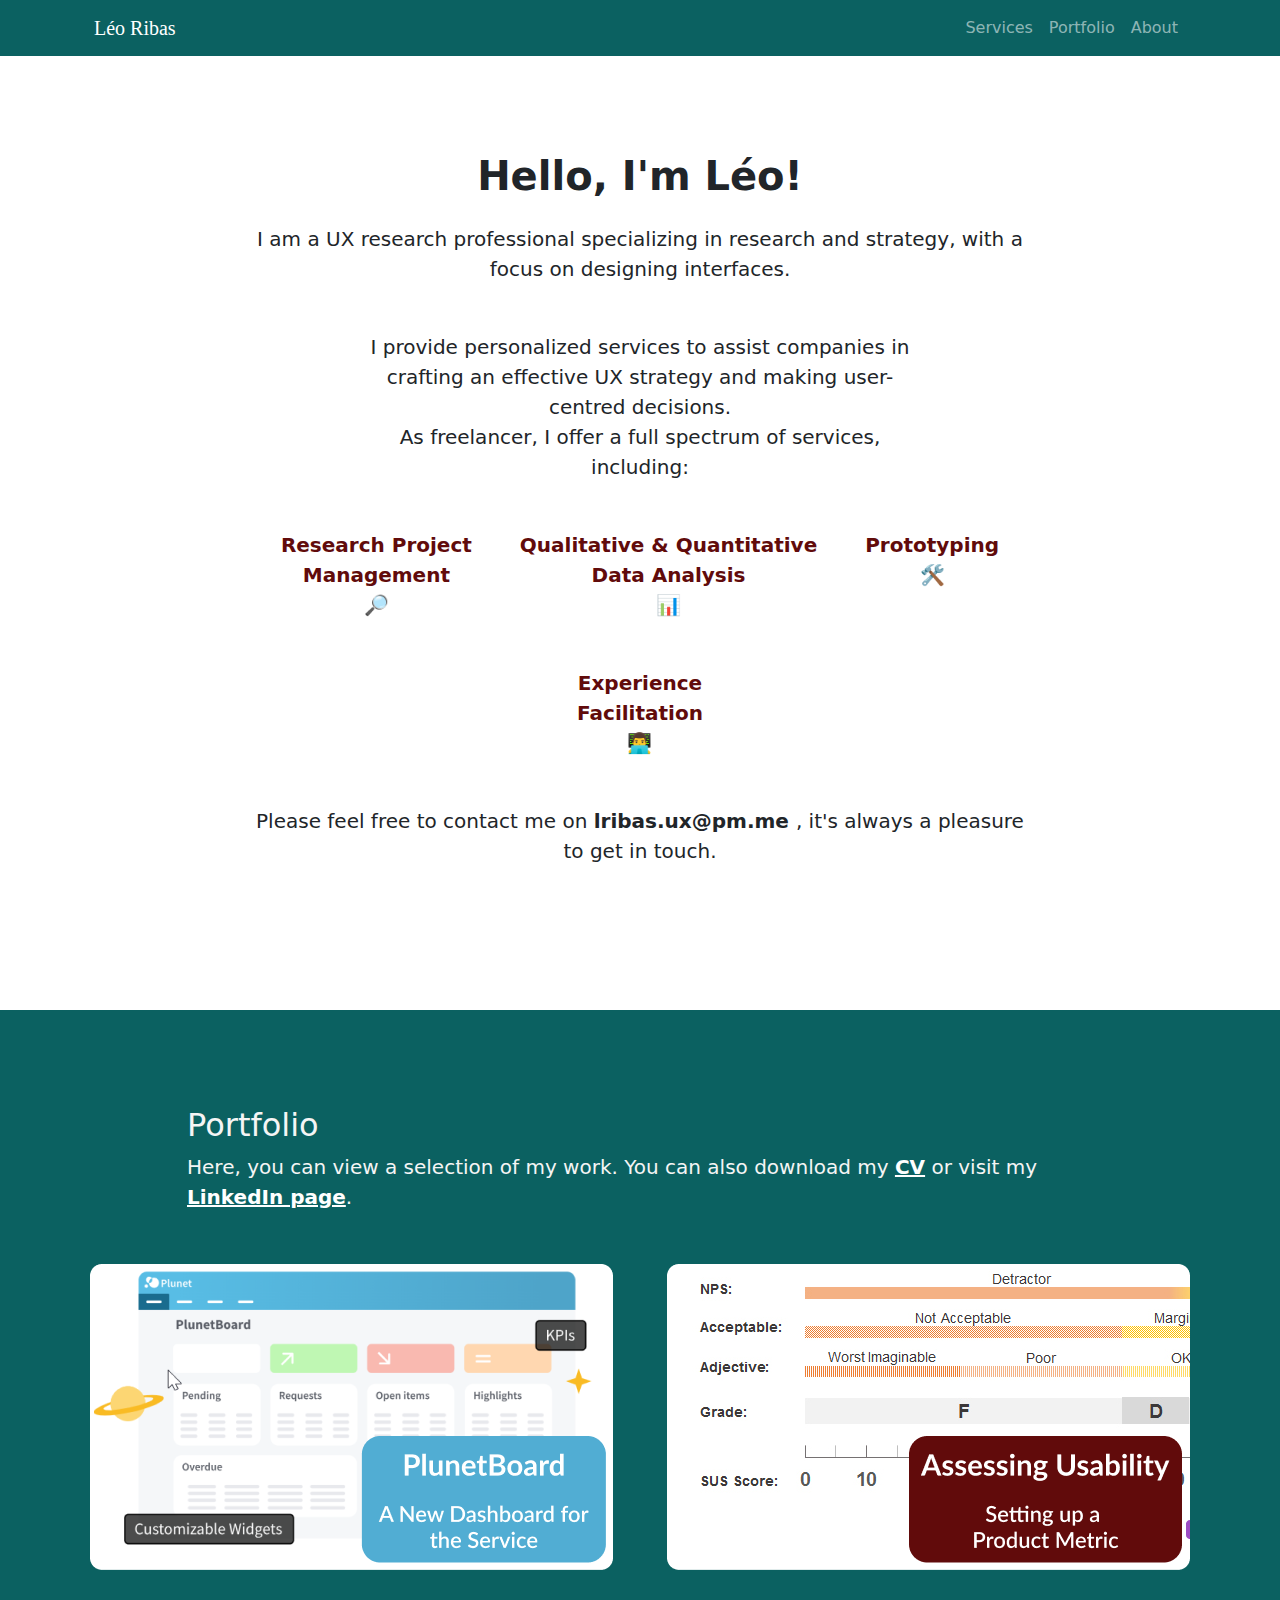
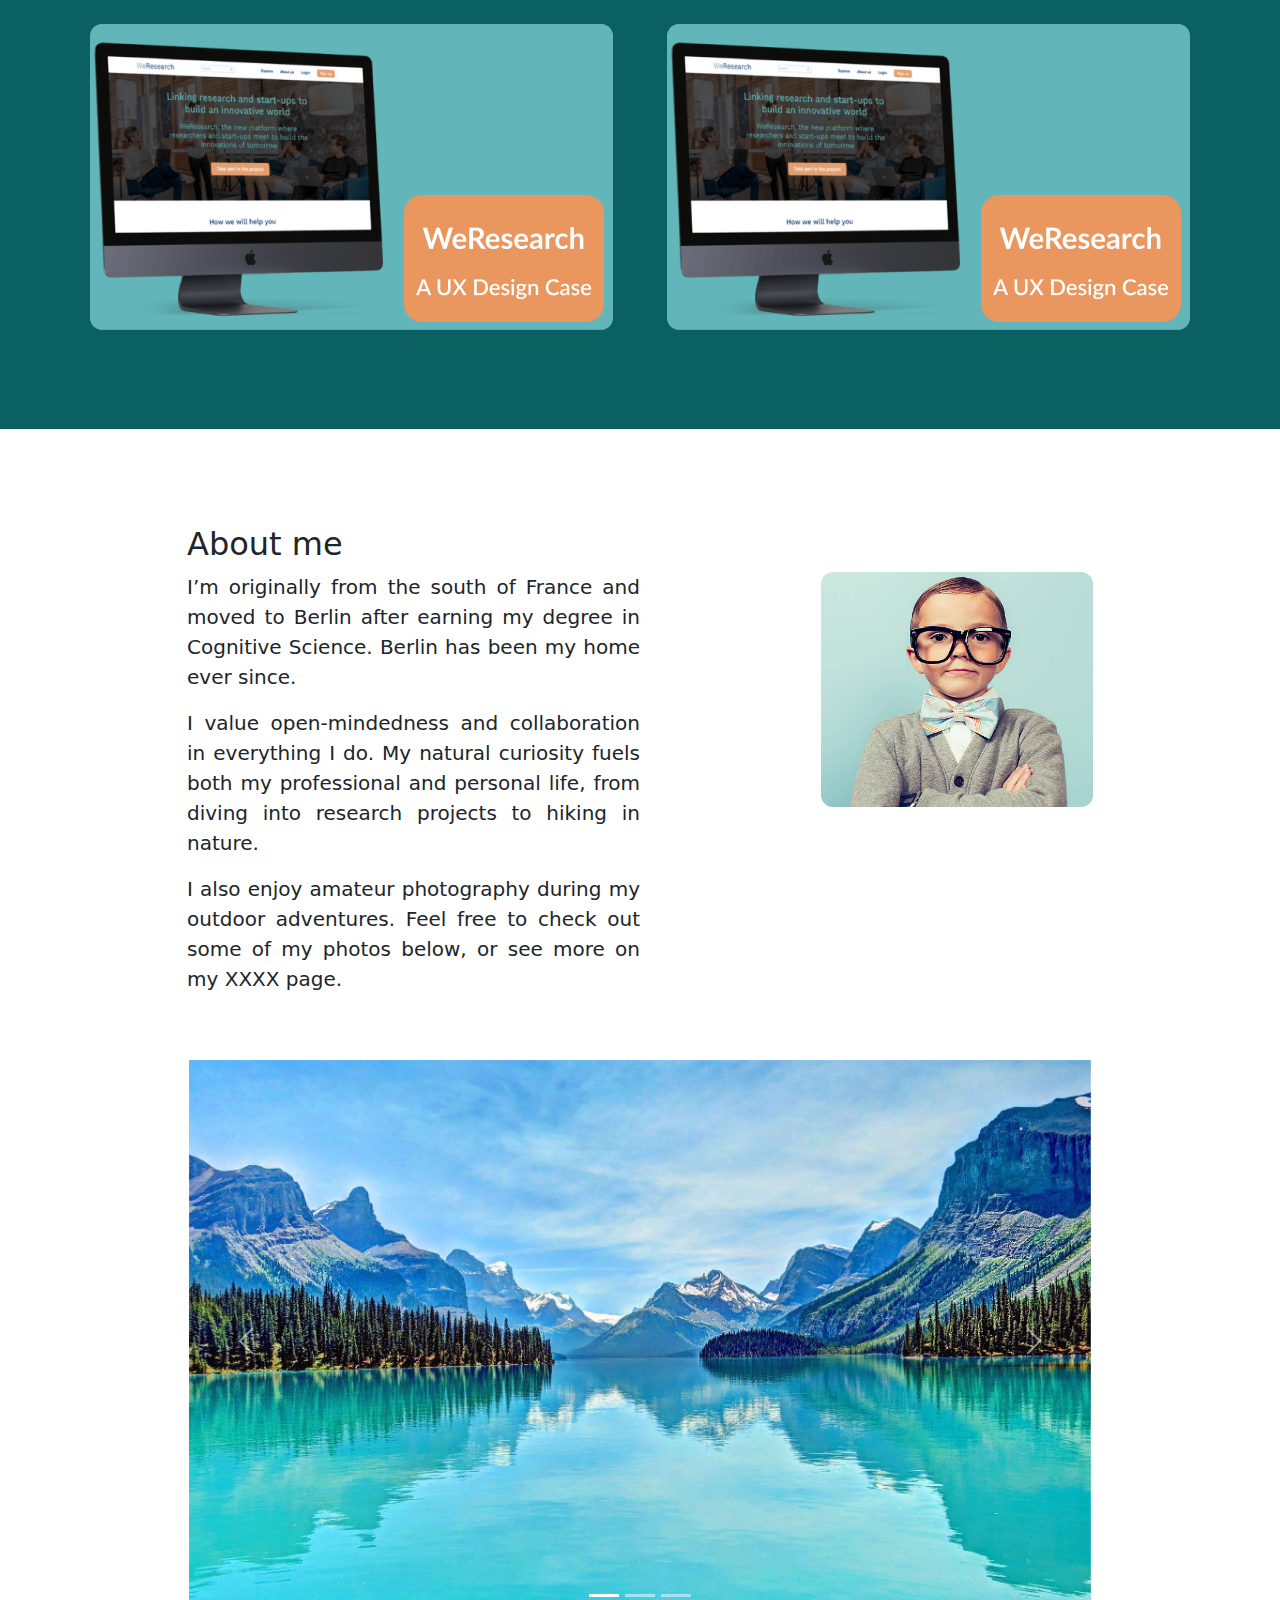
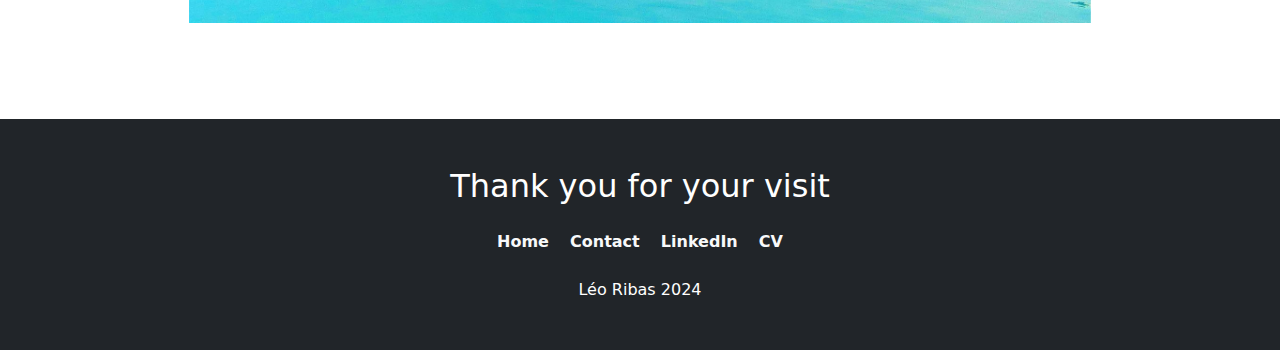
==== index.html @ 0f7c51a9 "Add files via upload" ====
<!DOCTYPE html>
<html lang="en">
    <head>
        <meta charset="utf-8" />
        <meta name="viewport" content="width=device-width, initial-scale=1, shrink-to-fit=no" />
        <meta name="description" content="" />
        <meta name="Leo" content="" />
        <title>LRibas Personal Website</title>
        <link rel="icon" type="image/x-icon" href="assets/favicon.ico" />
        <!-- Core theme CSS (includes Bootstrap)-->
        <link href="css/styles.css" rel="stylesheet" />
        <!-- Bootstrap CSS -->
        <link href="https://cdn.jsdelivr.net/npm/bootstrap@5.3.0/dist/css/bootstrap.min.css" rel="stylesheet">
        <!-- Bootstrap JS and Popper.js -->
        <script src="https://cdn.jsdelivr.net/npm/@popperjs/core@2.11.6/dist/umd/popper.min.js"></script>
        <script src="https://cdn.jsdelivr.net/npm/bootstrap@5.3.0/dist/js/bootstrap.min.js"></script>
    </head>
    <body id="page-top">
        <!-- Navigation-->
        <nav class="navbar navbar-expand-lg navbar-dark bg-maincolor fixed-top" id="mainNav">
            <div class="container px-4">
                <a class="navbar-brand fancyfont" href="index.html">Léo Ribas</a>
                <button class="navbar-toggler" type="button" data-bs-toggle="collapse" data-bs-target="#navbarResponsive" aria-controls="navbarResponsive" aria-expanded="false" aria-label="Toggle navigation"><span class="navbar-toggler-icon"></span></button>
                <div class="collapse navbar-collapse" id="navbarResponsive">
                    <ul class="navbar-nav ms-auto">
                        <li class="nav-item"><a class="nav-link" href="#page-top">Services</a></li>
                        <li class="nav-item"><a class="nav-link" href="#Portfolio">Portfolio</a></li>
                        <li class="nav-item"><a class="nav-link" href="#about">About</a></li>
                    </ul>
                </div>
            </div>
        </nav>
        <!-- Services-->
        <header>
            <div class=" container px-4 text-center col-lg-8">
                <h1 class="fw-bolder">Hello, I'm Léo!</h1>
                <p class=" lead-top">I am a UX research professional specializing in research and strategy, with a focus on designing interfaces.</p>
                <p class="container lead col-lg-9"> I provide personalized services to assist companies in crafting an effective UX strategy and making user-centred decisions. <br> As freelancer, I offer a full spectrum of services, including:</p>
                <div class="container-grid lead">
                    <div class="fw-semibold item">Research Project <br> Management <br>🔎 </div>
                    <div class="fw-semibold item">Qualitative & Quantitative <br> Data Analysis <br> 📊 </div>
                    <div class="fw-semibold item">Prototyping <br> 🛠 </div>
                    <div class="fw-semibold item">Experience <br> Facilitation <br> 👨‍💻 </div>
                </div>
                <p class=" container lead-bottom"> Please feel free to contact me on <span style="font-weight: 600;"> lribas.ux@pm.me </span>, it's always a pleasure to get in touch.</p>
            </div>
        </header>
        <!-- Portfolio section-->
        <section class="bg-maincolor" id="Portfolio">
            <div class="container px-4">
                <div class="row gx-4 justify-content-center">
                    <div class="col-lg-10 light-text-color">
                        <h2>Portfolio</h2>
                        <p class="lead">Here, you can view a selection of my work. You can also download my <a class="link-in-text-white" target="_blank" href="">CV</a> or visit my <a class="link-in-text-white" target="_blank" href="https://www.linkedin.com/in/leo-ribas/">LinkedIn page</a>. </p>
                    </div>
                </div>
            </div>
            <div class="container-grid container">
                <a class="image-button" href="PlunetBoard.html"><img src="Images/PlunetBoard.png" alt="PlunetBoard project access"></a>
                <a class="image-button" href="Assessing-ux.html"><img src="Images/Frame 300(1).png" alt="Assessing Usability project access"></a>
                <a class="image-button" href="WeResearch.html"><img src="Images/Frame 301(3).png" alt="WeResearch project access"></a>
                <a class="image-button" href="WeResearch.html"><img src="Images/Frame 301(3).png" alt="Time To Think project access"></a>
            </div>
        </section>
        <!-- About section-->
        <section id="about">
             <!-- basic container for the padding, margin and responsivnes-->
            <div class="container px-4">
                <div class="row gx-4 justify-content-center">
                    <div class="col-lg-10">
                        <h2>About me</h2>
                        <div>                         
                            <div class="lead-bottom left-side">
                                <p class="col-lg-10 text-justify">I’m originally from the south of France and moved to Berlin after earning my degree in Cognitive Science. Berlin has been my home ever since.</p>
                                <p class="col-lg-10 text-justify">I value open-mindedness and collaboration in everything I do. My natural curiosity fuels both my professional and personal life, from diving into research projects to hiking in nature.</p>
                                <p class="col-lg-10 text-justify">I also enjoy amateur photography during my outdoor adventures. Feel free to check out some of my photos below, or see more on my XXXX page.</p>
                            </div>
                            <div class="right-side"> <img class="size-image-profil" src="Images/young-nerd-boy-folding-arms-and-blank-expression-picture-id519711436-1709328368 1.png" alt="Profile Picture"></div>
                        </div> 
                    </div>        
                    <div id="carouselExampleIndicators" class="carousel slide image-gallery-1">
                        <div class="carousel-indicators active">
                          <button type="button" data-bs-target="#carouselExampleIndicators" data-bs-slide-to="0" class="active" aria-current="true" aria-label="Slide 1"></button>
                          <button type="button" data-bs-target="#carouselExampleIndicators" data-bs-slide-to="1" aria-label="Slide 2"></button>
                          <button type="button" data-bs-target="#carouselExampleIndicators" data-bs-slide-to="2" aria-label="Slide 3"></button>
                        </div>
                        <div class="carousel-inner active">
                          <div class="carousel-item active">
                            <img src="Images/wp3370249-488140725.jpg" class="d-block w-100" alt="...">
                          </div>
                          <div class="carousel-item">
                            <img src="Images/wp3370249-488140725.jpg" class="d-block w-100" alt="...">
                          </div>
                          <div class="carousel-item">
                            <img src="Images/bvJq0ra-43362612.jpg" class="d-block w-100" alt="...">
                          </div>
                        </div>
                        <button class="carousel-control-prev" type="button" data-bs-target="#carouselExampleIndicators" data-bs-slide="prev">
                          <span class="carousel-control-prev-icon" aria-hidden="true"></span>
                          <span class="visually-hidden">Previous</span>
                        </button>
                        <button class="carousel-control-next" type="button" data-bs-target="#carouselExampleIndicators" data-bs-slide="next">
                          <span class="carousel-control-next-icon" aria-hidden="true"></span>
                          <span class="visually-hidden">Next</span>
                        </button>
                      </div>
                </div>
            </div>
        </section>
        <!-- Footer-->
        <footer class="py-5 bg-dark">
            <div class="container px-4"><h2 class="m-0 text-center text-white">Thank you for your visit</h2></div>
            <div class="container px-4 text-center my-sm-4">
                <a href="index.html" class="text-light footer-link">Home</a>
                <a href="mailto:lribas.ux@pm.me" target="_blank" class="text-light footer-link">Contact</a>
                <a href="https://www.linkedin.com/in/leo-ribas/" target="_blank" class="text-light footer-link">LinkedIn</a>
                <a href="" target="_blank" class="text-light footer-link">CV</a>
            </div>
            <div class="container px-4"><p class="m-0 text-center text-white">Léo Ribas 2024</p></div>
        </footer>
        <!-- Bootstrap core JS-->
        <script src="https://cdn.jsdelivr.net/npm/bootstrap@5.2.3/dist/js/bootstrap.bundle.min.js"></script>
        <!-- Core theme JS-->
        <script src="js/scripts.js"></script>
    </body>
</html>
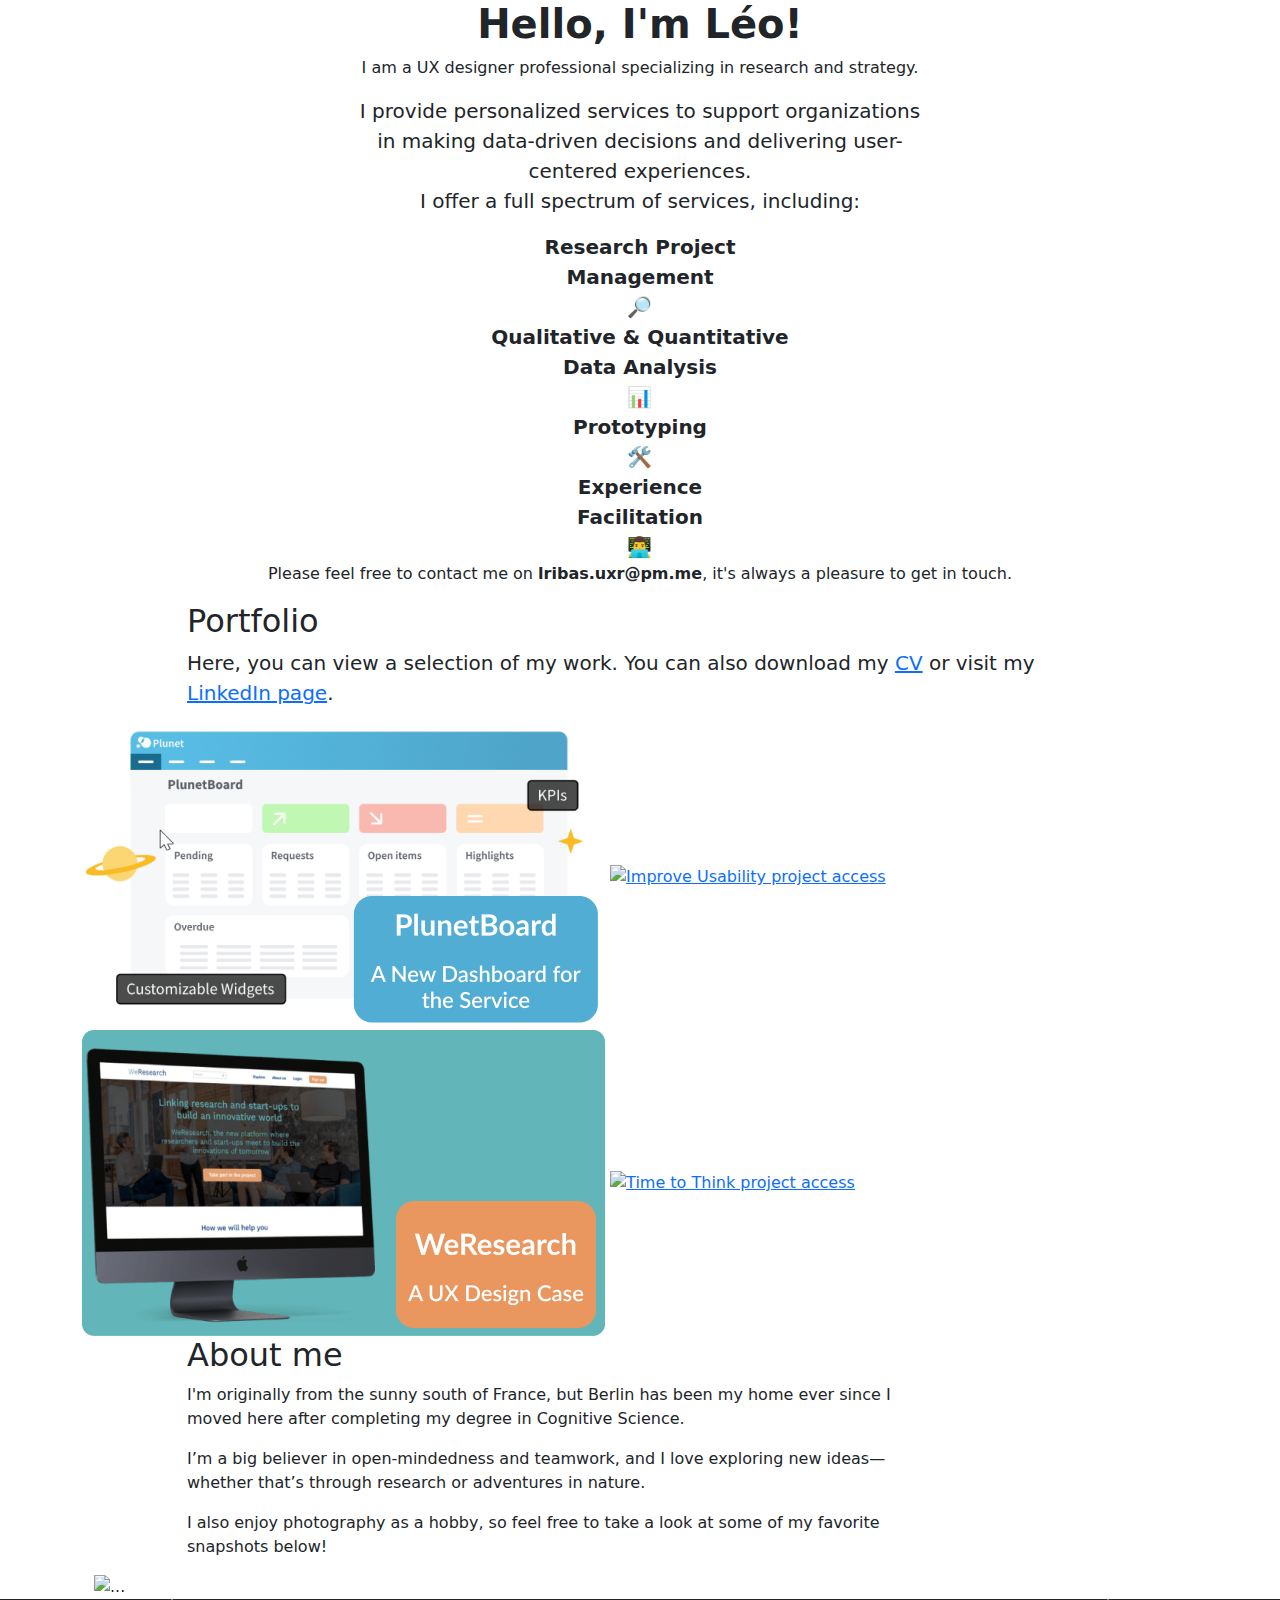
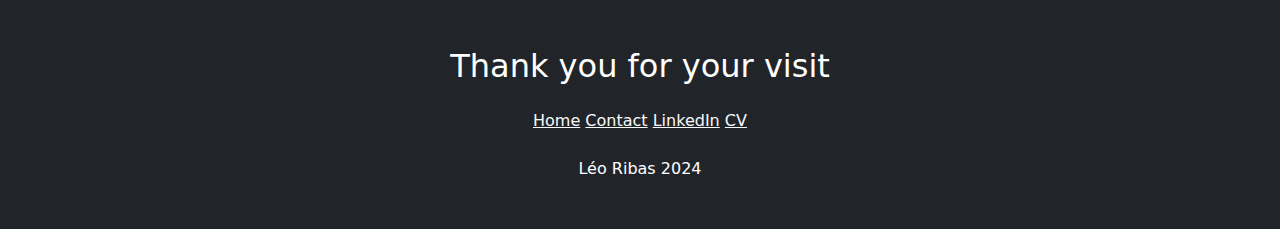
==== commit 8dc663e0: "Update index.html" ====
--- a/index.html
+++ b/index.html
@@ -34,15 +34,15 @@
         <header>
             <div class=" container px-4 text-center col-lg-8">
                 <h1 class="fw-bolder">Hello, I'm Léo!</h1>
-                <p class=" lead-top">I am a UX research professional specializing in research and strategy, with a focus on designing interfaces.</p>
-                <p class="container lead col-lg-9"> I provide personalized services to assist companies in crafting an effective UX strategy and making user-centred decisions. <br> As freelancer, I offer a full spectrum of services, including:</p>
+                <p class=" lead-top">I am a UX designer professional specializing in research and strategy.</p>
+                <p class="container lead col-lg-9"> I provide personalized services to support organizations in making data-driven decisions and delivering user-centered experiences. <br> I offer a full spectrum of services, including:</p>
                 <div class="container-grid lead">
                     <div class="fw-semibold item">Research Project <br> Management <br>🔎 </div>
                     <div class="fw-semibold item">Qualitative & Quantitative <br> Data Analysis <br> 📊 </div>
                     <div class="fw-semibold item">Prototyping <br> 🛠 </div>
                     <div class="fw-semibold item">Experience <br> Facilitation <br> 👨‍💻 </div>
                 </div>
-                <p class=" container lead-bottom"> Please feel free to contact me on <span style="font-weight: 600;"> lribas.ux@pm.me </span>, it's always a pleasure to get in touch.</p>
+                <p class=" container lead-bottom"> Please feel free to contact me on <span style="font-weight: 600;"> lribas.uxr@pm.me</span>, it's always a pleasure to get in touch.</p>
             </div>
         </header>
         <!-- Portfolio section-->
@@ -51,15 +51,15 @@
                 <div class="row gx-4 justify-content-center">
                     <div class="col-lg-10 light-text-color">
                         <h2>Portfolio</h2>
-                        <p class="lead">Here, you can view a selection of my work. You can also download my <a class="link-in-text-white" target="_blank" href="">CV</a> or visit my <a class="link-in-text-white" target="_blank" href="https://www.linkedin.com/in/leo-ribas/">LinkedIn page</a>. </p>
+                        <p class="lead">Here, you can view a selection of my work. You can also download my <a class="link-in-text-white" target="_blank" href="assets/CV_Ribas-Leo.pdf">CV</a> or visit my <a class="link-in-text-white" target="_blank" href="https://www.linkedin.com/in/leo-ribas/">LinkedIn page</a>. </p>
                     </div>
                 </div>
             </div>
             <div class="container-grid container">
                 <a class="image-button" href="PlunetBoard.html"><img src="Images/PlunetBoard.png" alt="PlunetBoard project access"></a>
-                <a class="image-button" href="Assessing-ux.html"><img src="Images/Frame 300(1).png" alt="Assessing Usability project access"></a>
+                <a class="image-button" href="Assessing-ux.html"><img src="Images/Frame 300(4).png" alt="Improve Usability project access"></a>
                 <a class="image-button" href="WeResearch.html"><img src="Images/Frame 301(3).png" alt="WeResearch project access"></a>
-                <a class="image-button" href="WeResearch.html"><img src="Images/Frame 301(3).png" alt="Time To Think project access"></a>
+                <a class="image-button" href="Time-to-think.html"><img src="Images/TTT.png" alt="Time to Think project access"></a>
             </div>
         </section>
         <!-- About section-->
@@ -69,15 +69,15 @@
                 <div class="row gx-4 justify-content-center">
                     <div class="col-lg-10">
                         <h2>About me</h2>
-                        <div>                         
-                            <div class="lead-bottom left-side">
-                                <p class="col-lg-10 text-justify">I’m originally from the south of France and moved to Berlin after earning my degree in Cognitive Science. Berlin has been my home ever since.</p>
-                                <p class="col-lg-10 text-justify">I value open-mindedness and collaboration in everything I do. My natural curiosity fuels both my professional and personal life, from diving into research projects to hiking in nature.</p>
-                                <p class="col-lg-10 text-justify">I also enjoy amateur photography during my outdoor adventures. Feel free to check out some of my photos below, or see more on my XXXX page.</p>
-                            </div>
-                            <div class="right-side"> <img class="size-image-profil" src="Images/young-nerd-boy-folding-arms-and-blank-expression-picture-id519711436-1709328368 1.png" alt="Profile Picture"></div>
+                        <div>    
+                            <div class="lead-bottom">
+                                <p class="col-lg-10 text-justify">I'm originally from the sunny south of France, but Berlin has been my home ever since I moved here after completing my degree in Cognitive Science.</p>
+                                <p class="col-lg-10 text-justify">I’m a big believer in open-mindedness and teamwork, and I love exploring new ideas—whether that’s through research or adventures in nature.</p>
+                                <p class="col-lg-10 text-justify">I also enjoy photography as a hobby, so feel free to take a look at some of my favorite snapshots below!</p>
+                            </div>                     
+                            <!---- <div class="right-side"> <img class="size-image-profil" src="Images/young-nerd-boy-folding-arms-and-blank-expression-picture-id519711436-1709328368 1.png" alt="Profile Picture"></div> -->
                         </div> 
-                    </div>        
+                    </div>   
                     <div id="carouselExampleIndicators" class="carousel slide image-gallery-1">
                         <div class="carousel-indicators active">
                           <button type="button" data-bs-target="#carouselExampleIndicators" data-bs-slide-to="0" class="active" aria-current="true" aria-label="Slide 1"></button>
@@ -86,12 +86,30 @@
                         </div>
                         <div class="carousel-inner active">
                           <div class="carousel-item active">
-                            <img src="Images/wp3370249-488140725.jpg" class="d-block w-100" alt="...">
+                            <img src="photoLR (1 of 9).jpg" class="d-block w-100" alt="...">
                           </div>
                           <div class="carousel-item">
                             <img src="Images/wp3370249-488140725.jpg" class="d-block w-100" alt="...">
                           </div>
                           <div class="carousel-item">
+                            <img src="Images/bvJq0ra-43362612.jpg" class="d-block w-100" alt="...">
+                          </div>
+                            <div class="carousel-item">
+                            <img src="Images/bvJq0ra-43362612.jpg" class="d-block w-100" alt="...">
+                          </div>
+                            <div class="carousel-item">
+                            <img src="Images/bvJq0ra-43362612.jpg" class="d-block w-100" alt="...">
+                          </div>
+                            <div class="carousel-item">
+                            <img src="Images/bvJq0ra-43362612.jpg" class="d-block w-100" alt="...">
+                          </div>
+                            <div class="carousel-item">
+                            <img src="Images/bvJq0ra-43362612.jpg" class="d-block w-100" alt="...">
+                          </div>
+                            <div class="carousel-item">
+                            <img src="Images/bvJq0ra-43362612.jpg" class="d-block w-100" alt="...">
+                          </div>
+                            <div class="carousel-item">
                             <img src="Images/bvJq0ra-43362612.jpg" class="d-block w-100" alt="...">
                           </div>
                         </div>
@@ -106,6 +124,9 @@
                       </div>
                 </div>
             </div>
+        </section>     
+                </div>
+            </div>
         </section>
         <!-- Footer-->
         <footer class="py-5 bg-dark">
@@ -114,7 +135,7 @@
                 <a href="index.html" class="text-light footer-link">Home</a>
                 <a href="mailto:lribas.ux@pm.me" target="_blank" class="text-light footer-link">Contact</a>
                 <a href="https://www.linkedin.com/in/leo-ribas/" target="_blank" class="text-light footer-link">LinkedIn</a>
-                <a href="" target="_blank" class="text-light footer-link">CV</a>
+                <a href="assets/CV_Ribas-Leo.pdf" target="_blank" class="text-light footer-link">CV</a>
             </div>
             <div class="container px-4"><p class="m-0 text-center text-white">Léo Ribas 2024</p></div>
         </footer>
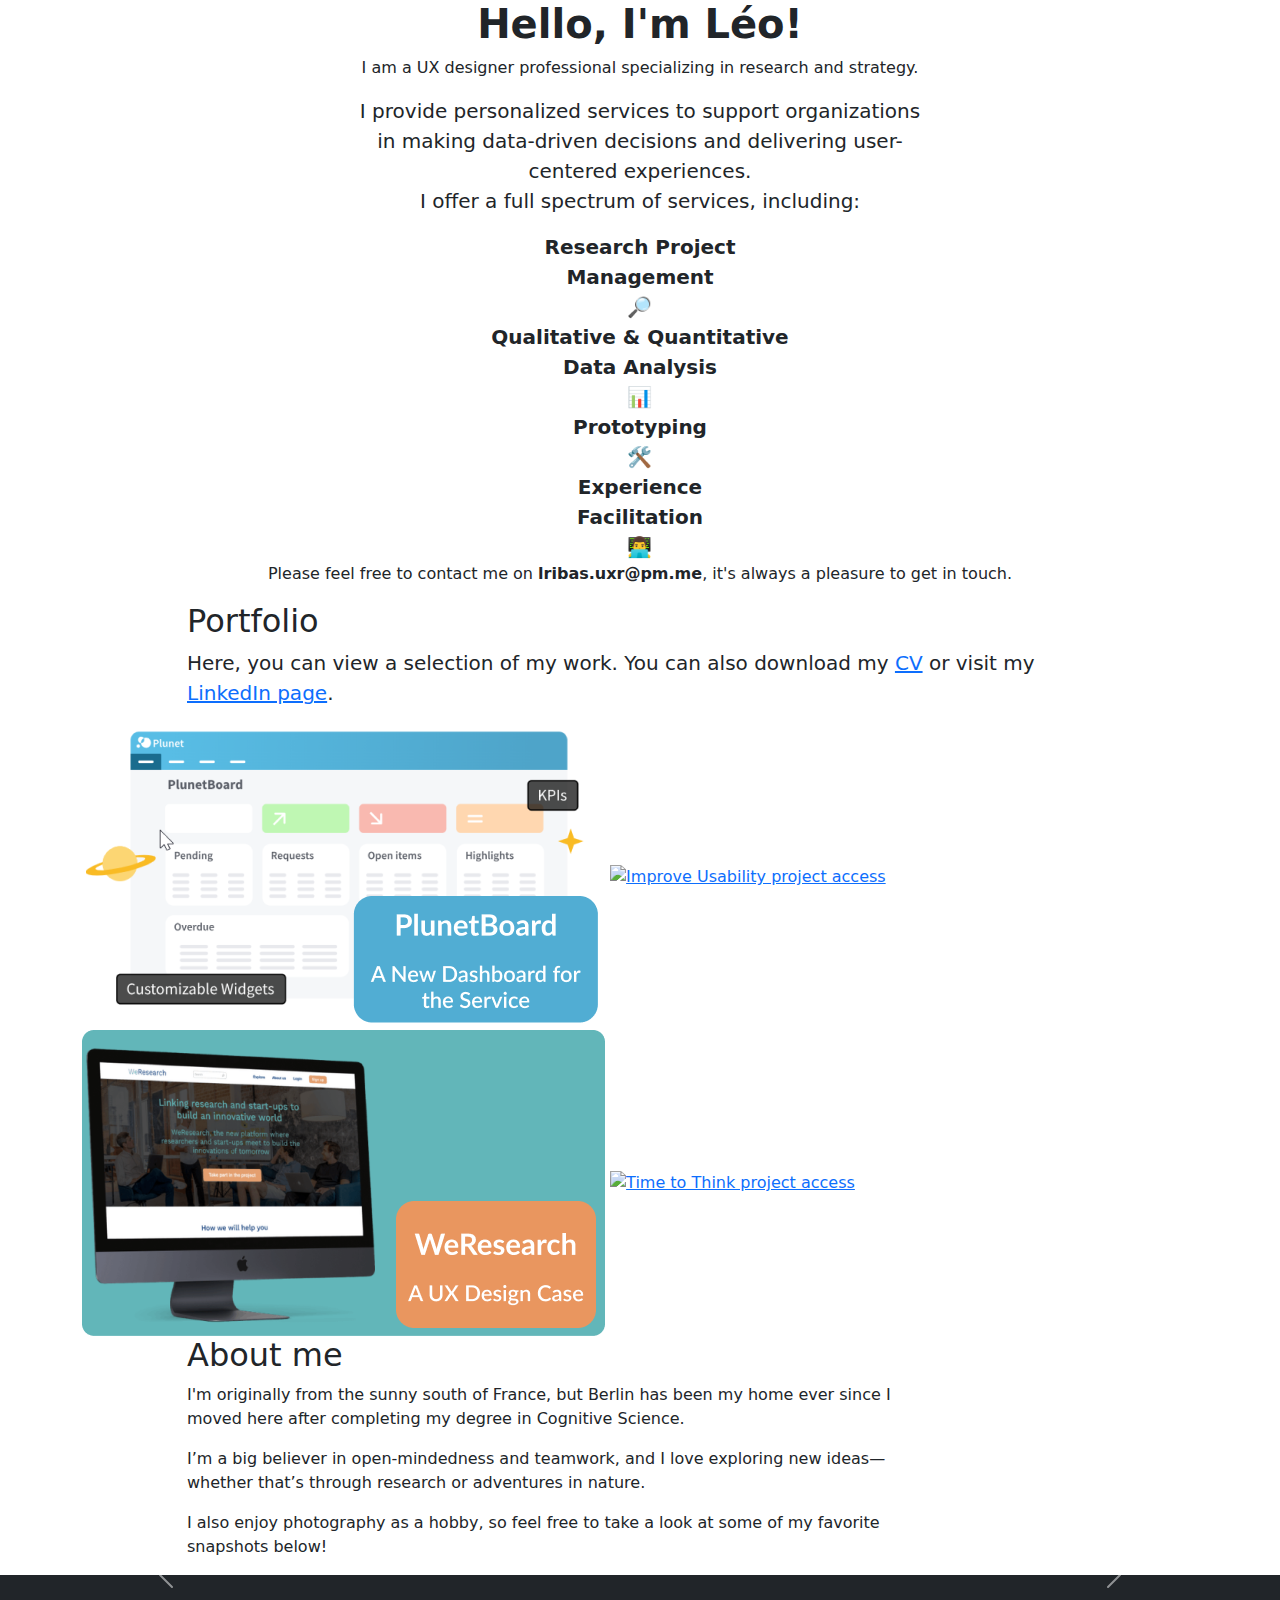
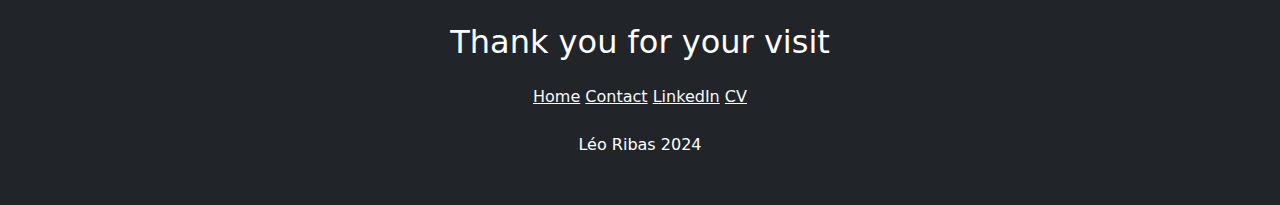
==== commit 5466d9a6: "Update index.html" ====
--- a/index.html
+++ b/index.html
@@ -85,9 +85,6 @@
                           <button type="button" data-bs-target="#carouselExampleIndicators" data-bs-slide-to="2" aria-label="Slide 3"></button>
                         </div>
                         <div class="carousel-inner active">
-                          <div class="carousel-item active">
-                            <img src="photoLR (1 of 9).jpg" class="d-block w-100" alt="...">
-                          </div>
                           <div class="carousel-item">
                             <img src="Images/wp3370249-488140725.jpg" class="d-block w-100" alt="...">
                           </div>
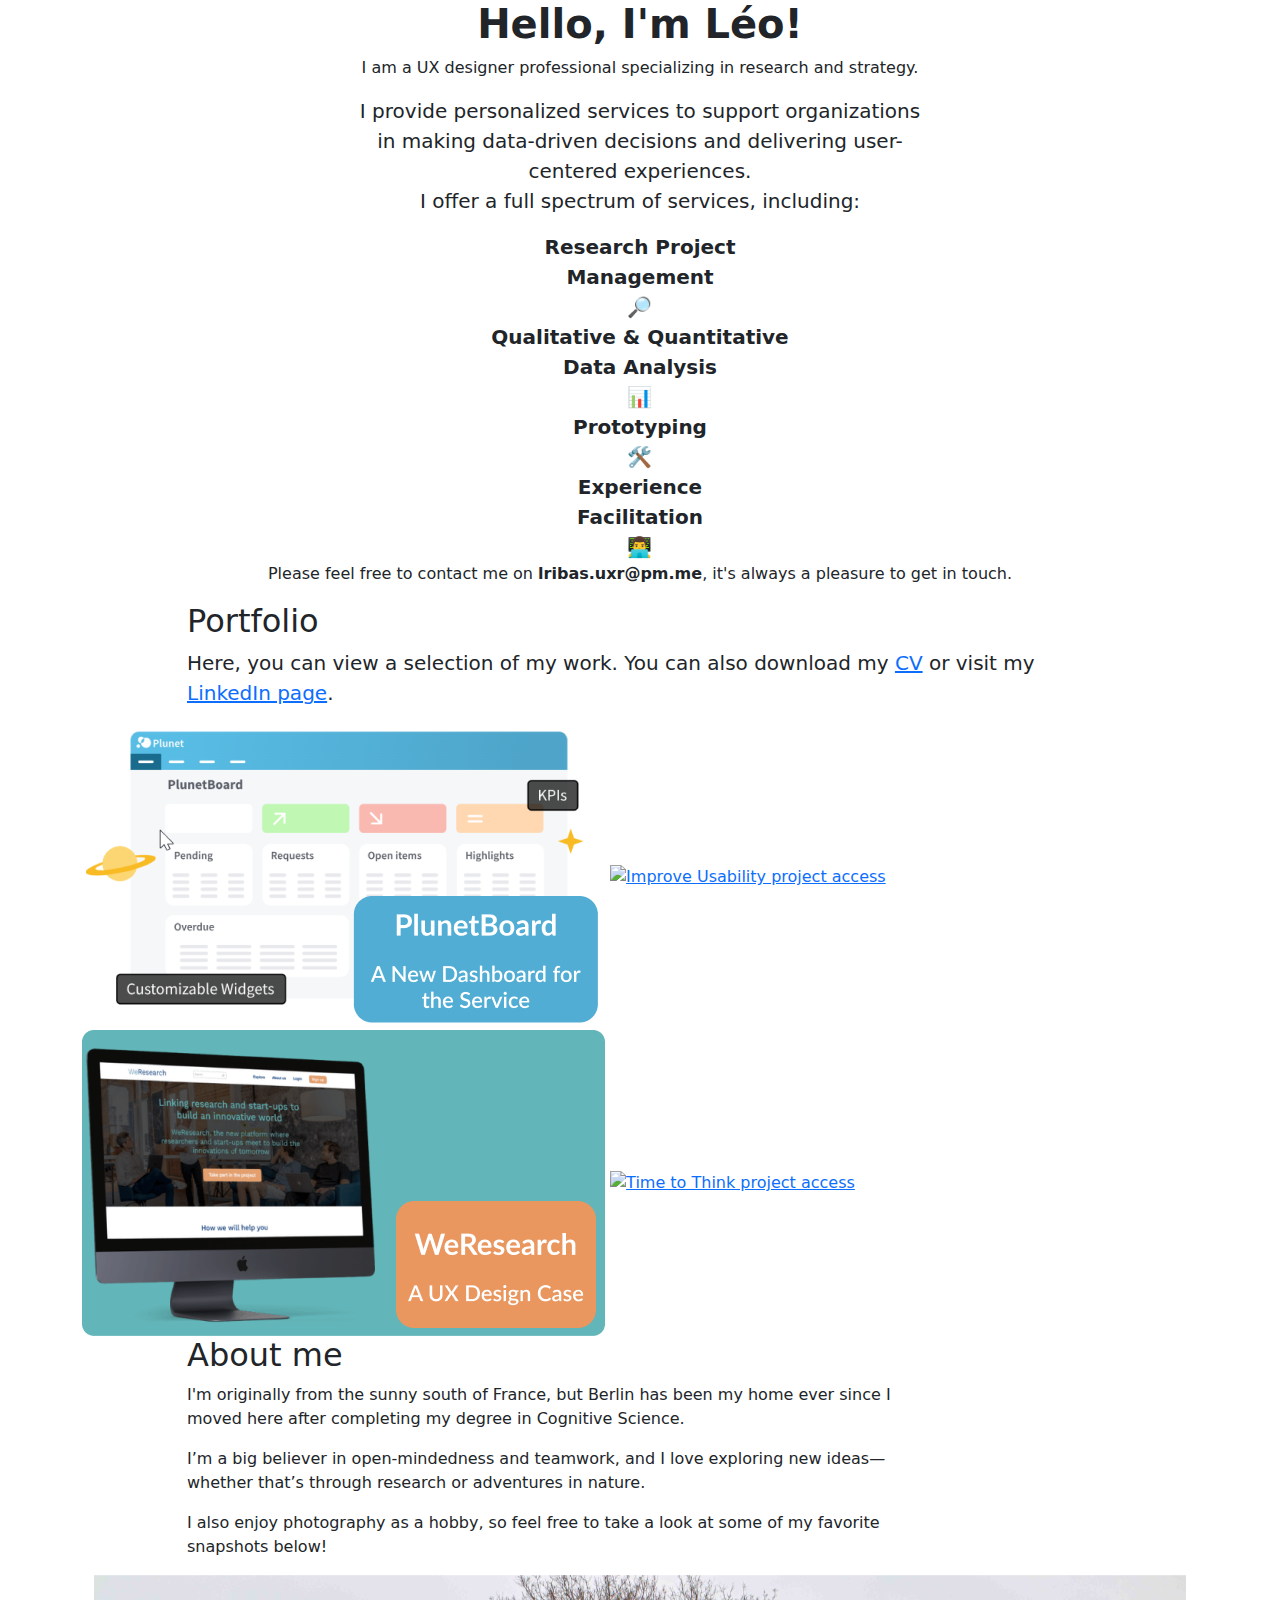
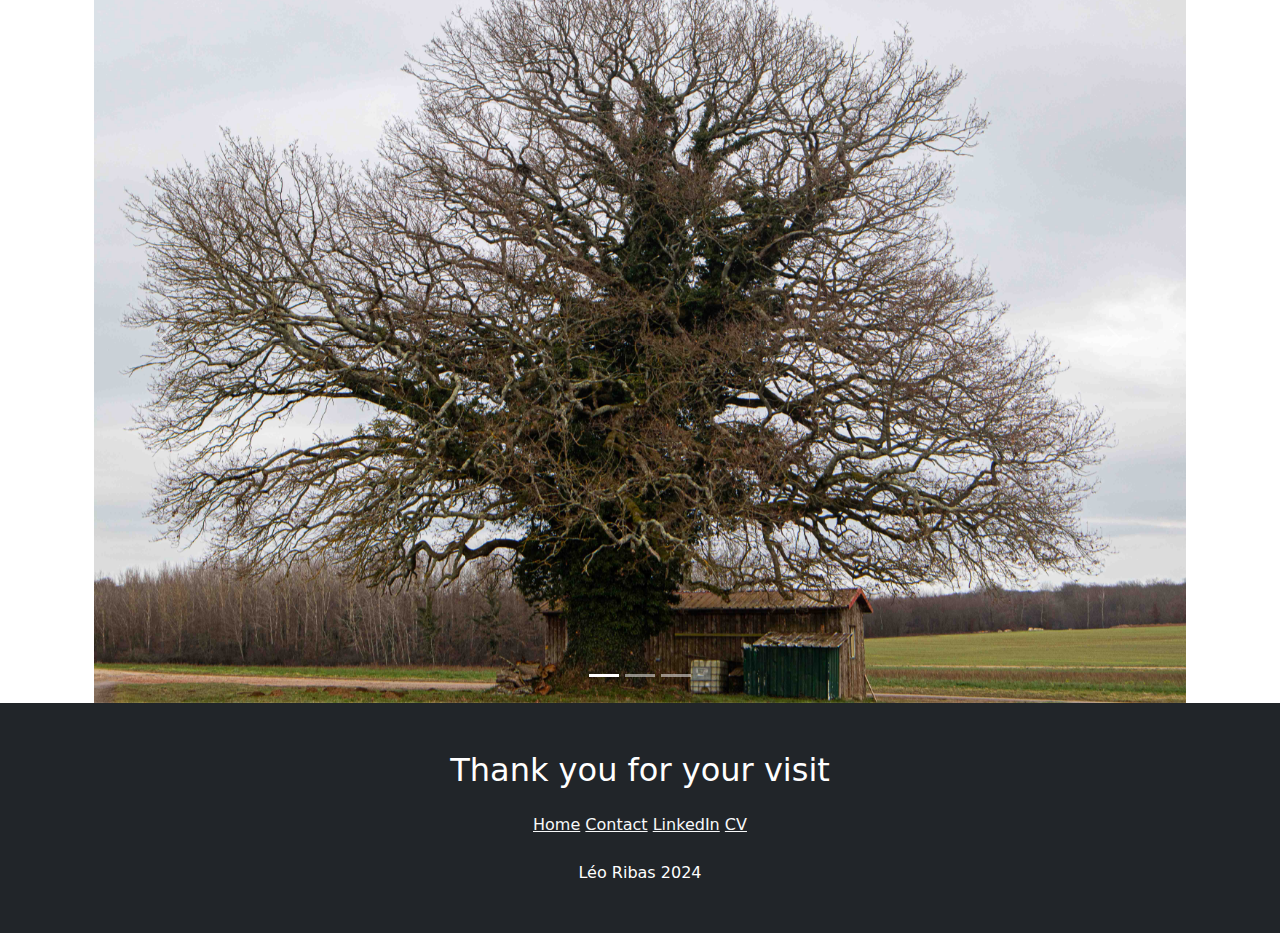
==== commit 5ec6e152: "Update index.html" ====
--- a/index.html
+++ b/index.html
@@ -85,6 +85,9 @@
                           <button type="button" data-bs-target="#carouselExampleIndicators" data-bs-slide-to="2" aria-label="Slide 3"></button>
                         </div>
                         <div class="carousel-inner active">
+                          <div class="carousel-item active">
+                            <img src="Images/photoLR (1 of 9).jpg" class="d-block w-100" alt="...">
+                          </div>
                           <div class="carousel-item">
                             <img src="Images/wp3370249-488140725.jpg" class="d-block w-100" alt="...">
                           </div>
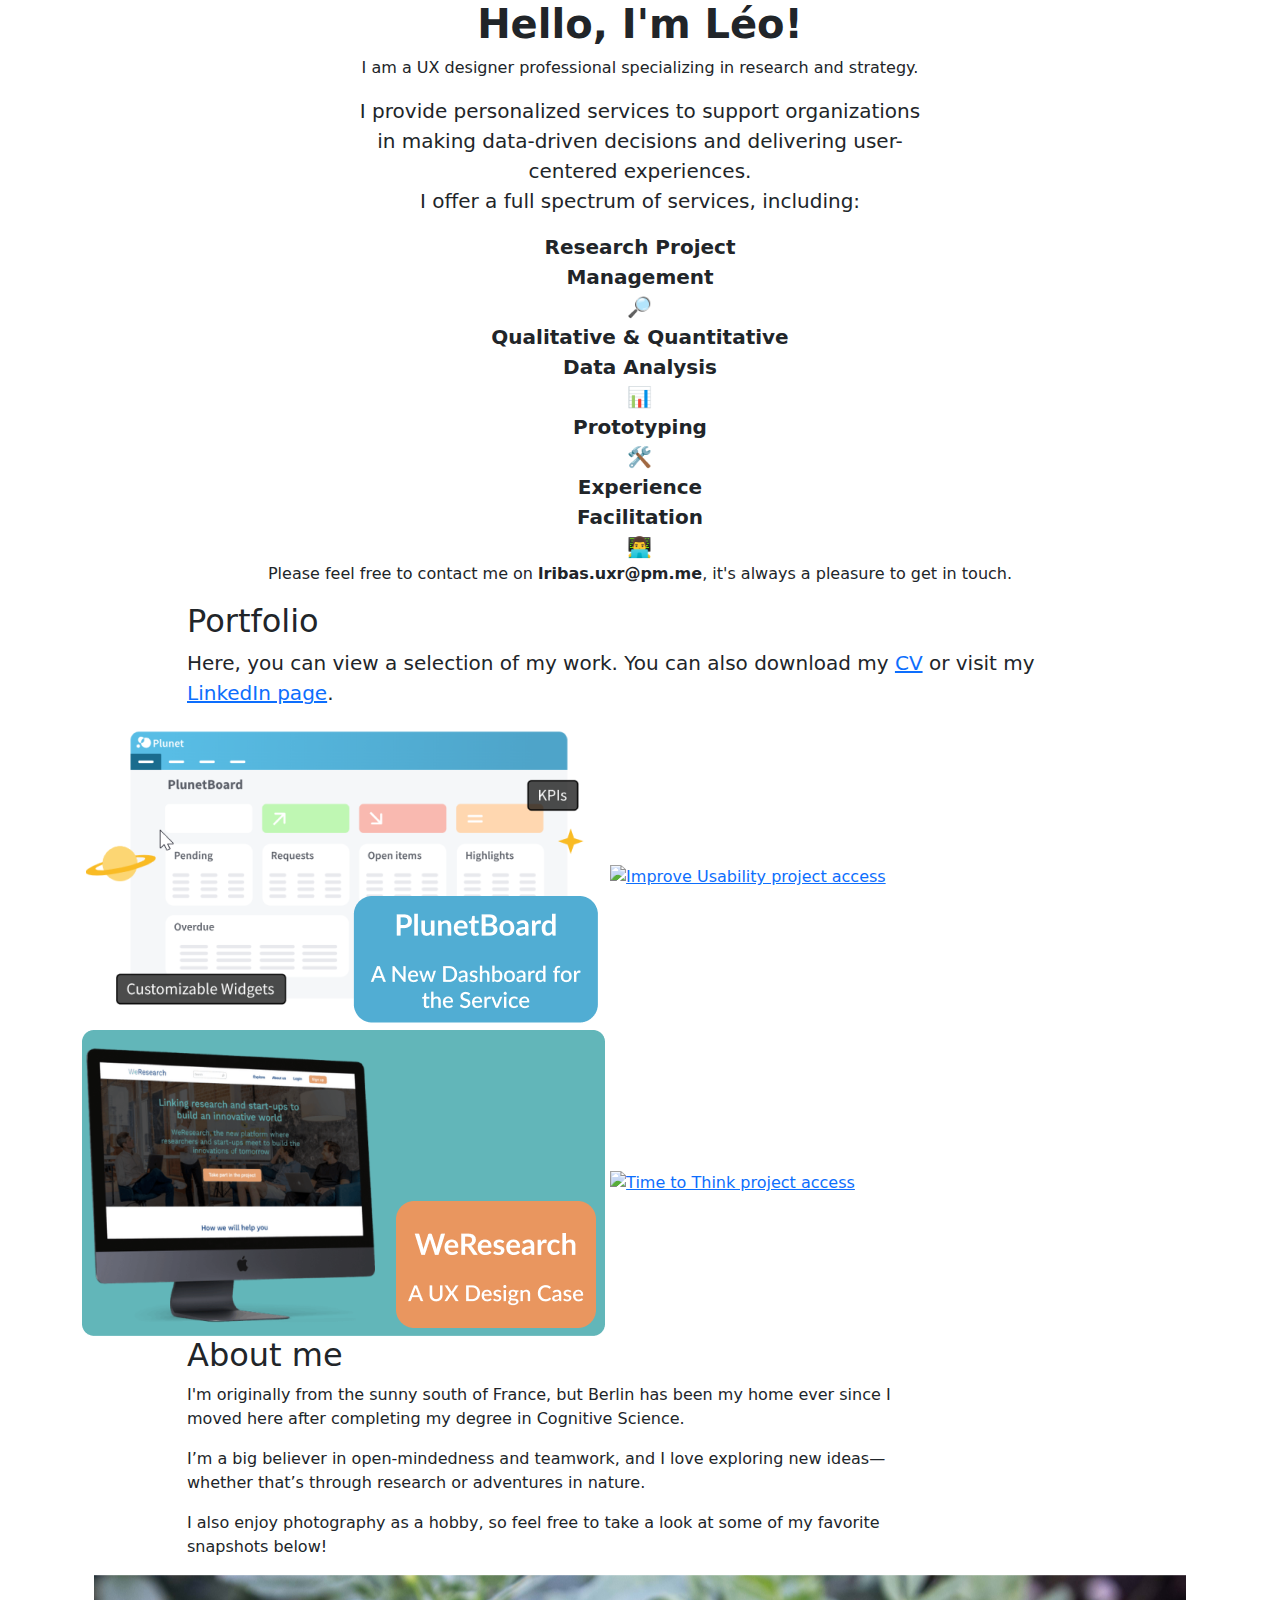
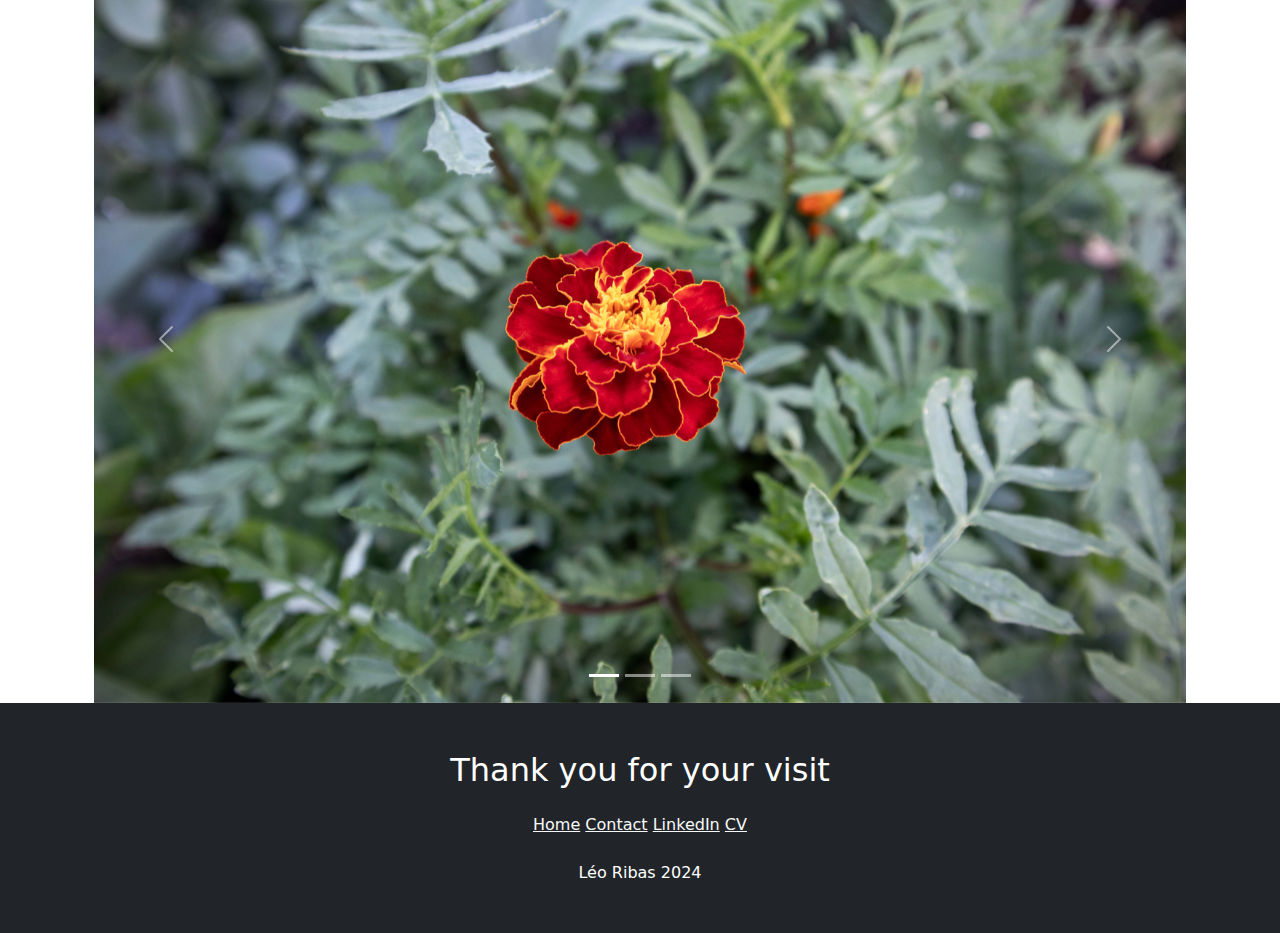
==== commit 82fe5e18: "Update index.html" ====
--- a/index.html
+++ b/index.html
@@ -86,31 +86,31 @@
                         </div>
                         <div class="carousel-inner active">
                           <div class="carousel-item active">
+                            <img src="Images/photoLR (2 of 9).jpg" class="d-block w-100" alt="...">
+                          </div>
+                          <div class="carousel-item">
                             <img src="Images/photoLR (1 of 9).jpg" class="d-block w-100" alt="...">
                           </div>
                           <div class="carousel-item">
-                            <img src="Images/wp3370249-488140725.jpg" class="d-block w-100" alt="...">
-                          </div>
-                          <div class="carousel-item">
-                            <img src="Images/bvJq0ra-43362612.jpg" class="d-block w-100" alt="...">
+                            <img src="Images/photoLR (3 of 9).jpg" class="d-block w-100" alt="...">
                           </div>
                             <div class="carousel-item">
-                            <img src="Images/bvJq0ra-43362612.jpg" class="d-block w-100" alt="...">
+                            <img src="Images/photoLR (4 of 9).jpg" class="d-block w-100" alt="...">
                           </div>
                             <div class="carousel-item">
-                            <img src="Images/bvJq0ra-43362612.jpg" class="d-block w-100" alt="...">
+                            <img src="Images/photoLR (5 of 9).jpg" class="d-block w-100" alt="...">
                           </div>
                             <div class="carousel-item">
-                            <img src="Images/bvJq0ra-43362612.jpg" class="d-block w-100" alt="...">
+                            <img src="Images/photoLR (6 of 9).jpg" class="d-block w-100" alt="...">
                           </div>
                             <div class="carousel-item">
-                            <img src="Images/bvJq0ra-43362612.jpg" class="d-block w-100" alt="...">
+                            <img src="Images/photoLR (7 of 9).jpg" class="d-block w-100" alt="...">
                           </div>
                             <div class="carousel-item">
-                            <img src="Images/bvJq0ra-43362612.jpg" class="d-block w-100" alt="...">
+                            <img src="Images/photoLR (8 of 9).jpg" class="d-block w-100" alt="...">
                           </div>
                             <div class="carousel-item">
-                            <img src="Images/bvJq0ra-43362612.jpg" class="d-block w-100" alt="...">
+                            <img src="Images/photoLR (9 of 9).jpg" class="d-block w-100" alt="...">
                           </div>
                         </div>
                         <button class="carousel-control-prev" type="button" data-bs-target="#carouselExampleIndicators" data-bs-slide="prev">
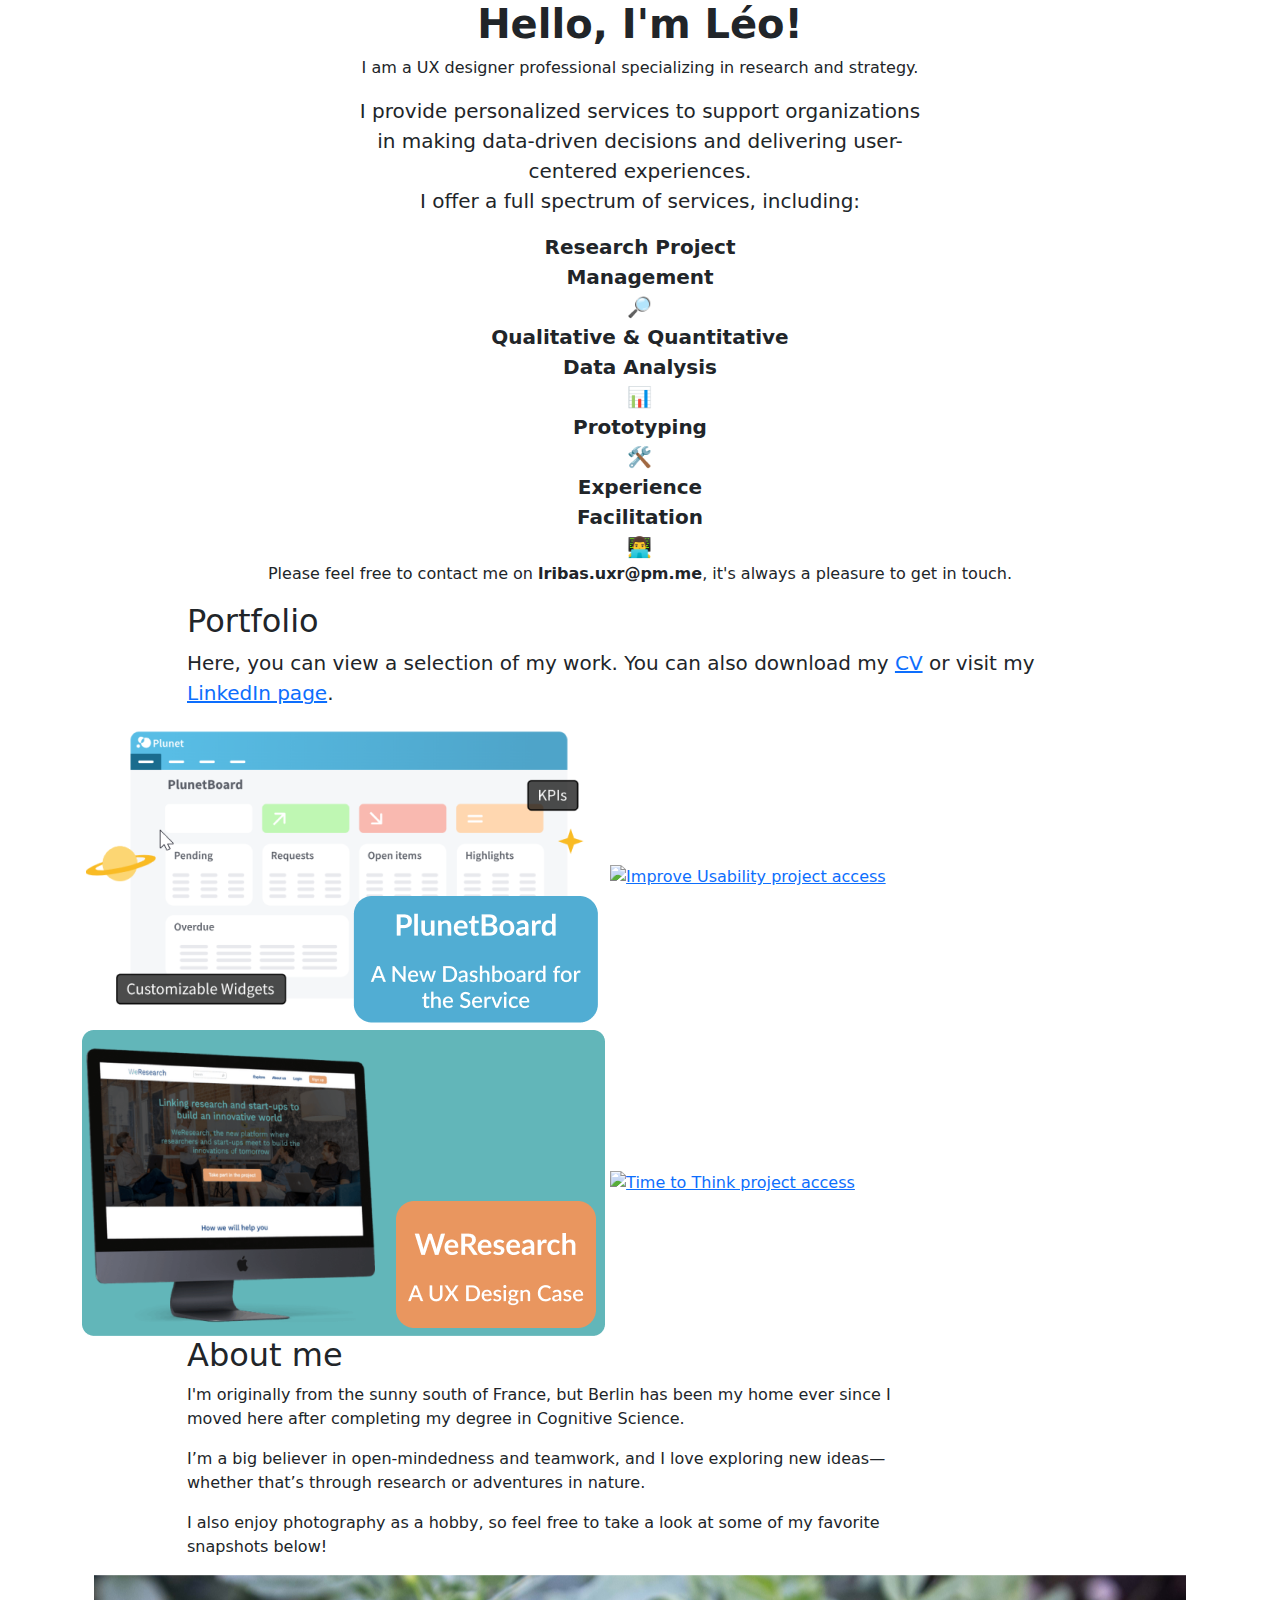
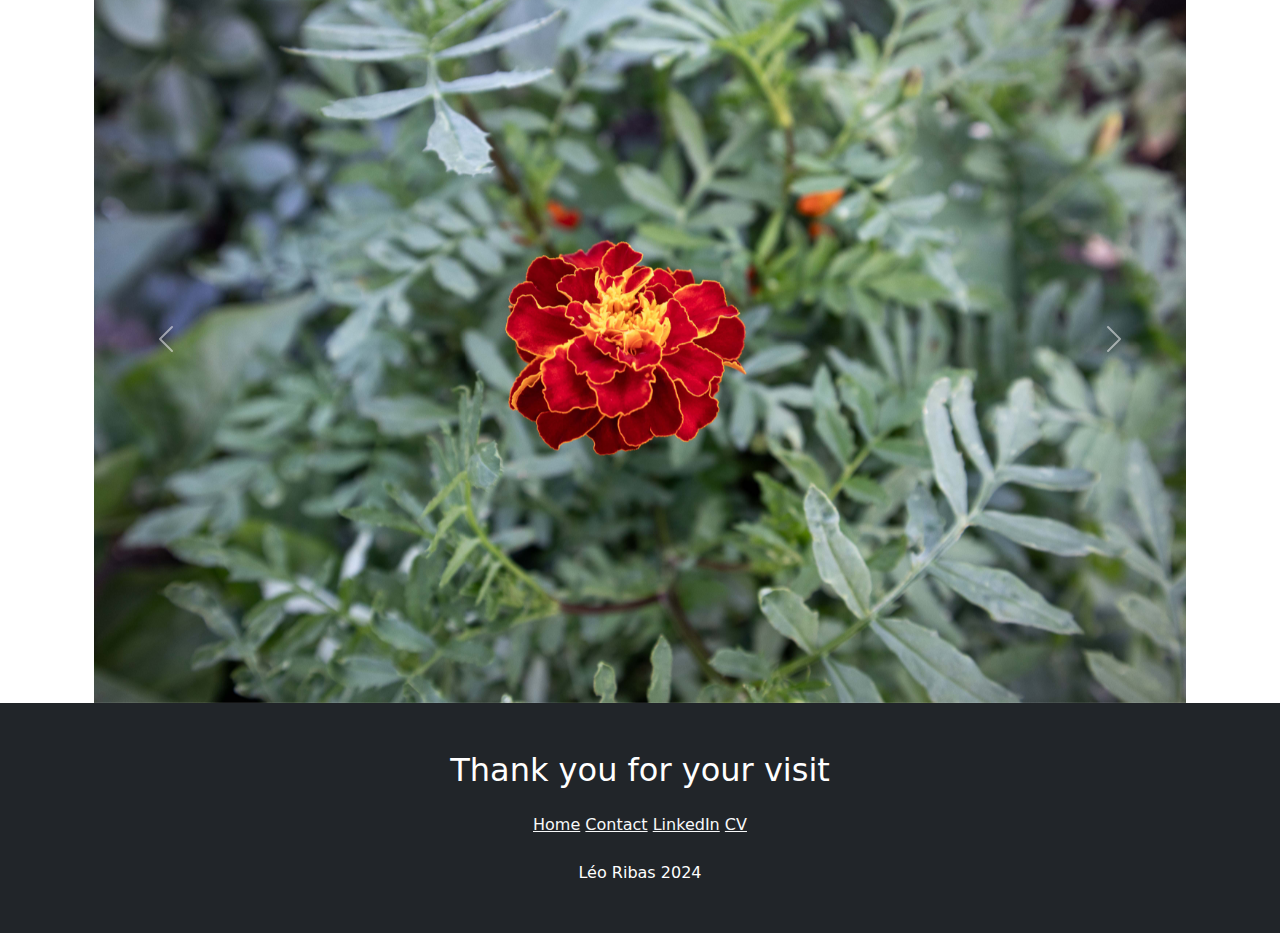
==== commit 65d27e6f: "Update index.html" ====
--- a/index.html
+++ b/index.html
@@ -79,11 +79,6 @@
                         </div> 
                     </div>   
                     <div id="carouselExampleIndicators" class="carousel slide image-gallery-1">
-                        <div class="carousel-indicators active">
-                          <button type="button" data-bs-target="#carouselExampleIndicators" data-bs-slide-to="0" class="active" aria-current="true" aria-label="Slide 1"></button>
-                          <button type="button" data-bs-target="#carouselExampleIndicators" data-bs-slide-to="1" aria-label="Slide 2"></button>
-                          <button type="button" data-bs-target="#carouselExampleIndicators" data-bs-slide-to="2" aria-label="Slide 3"></button>
-                        </div>
                         <div class="carousel-inner active">
                           <div class="carousel-item active">
                             <img src="Images/photoLR (2 of 9).jpg" class="d-block w-100" alt="...">
